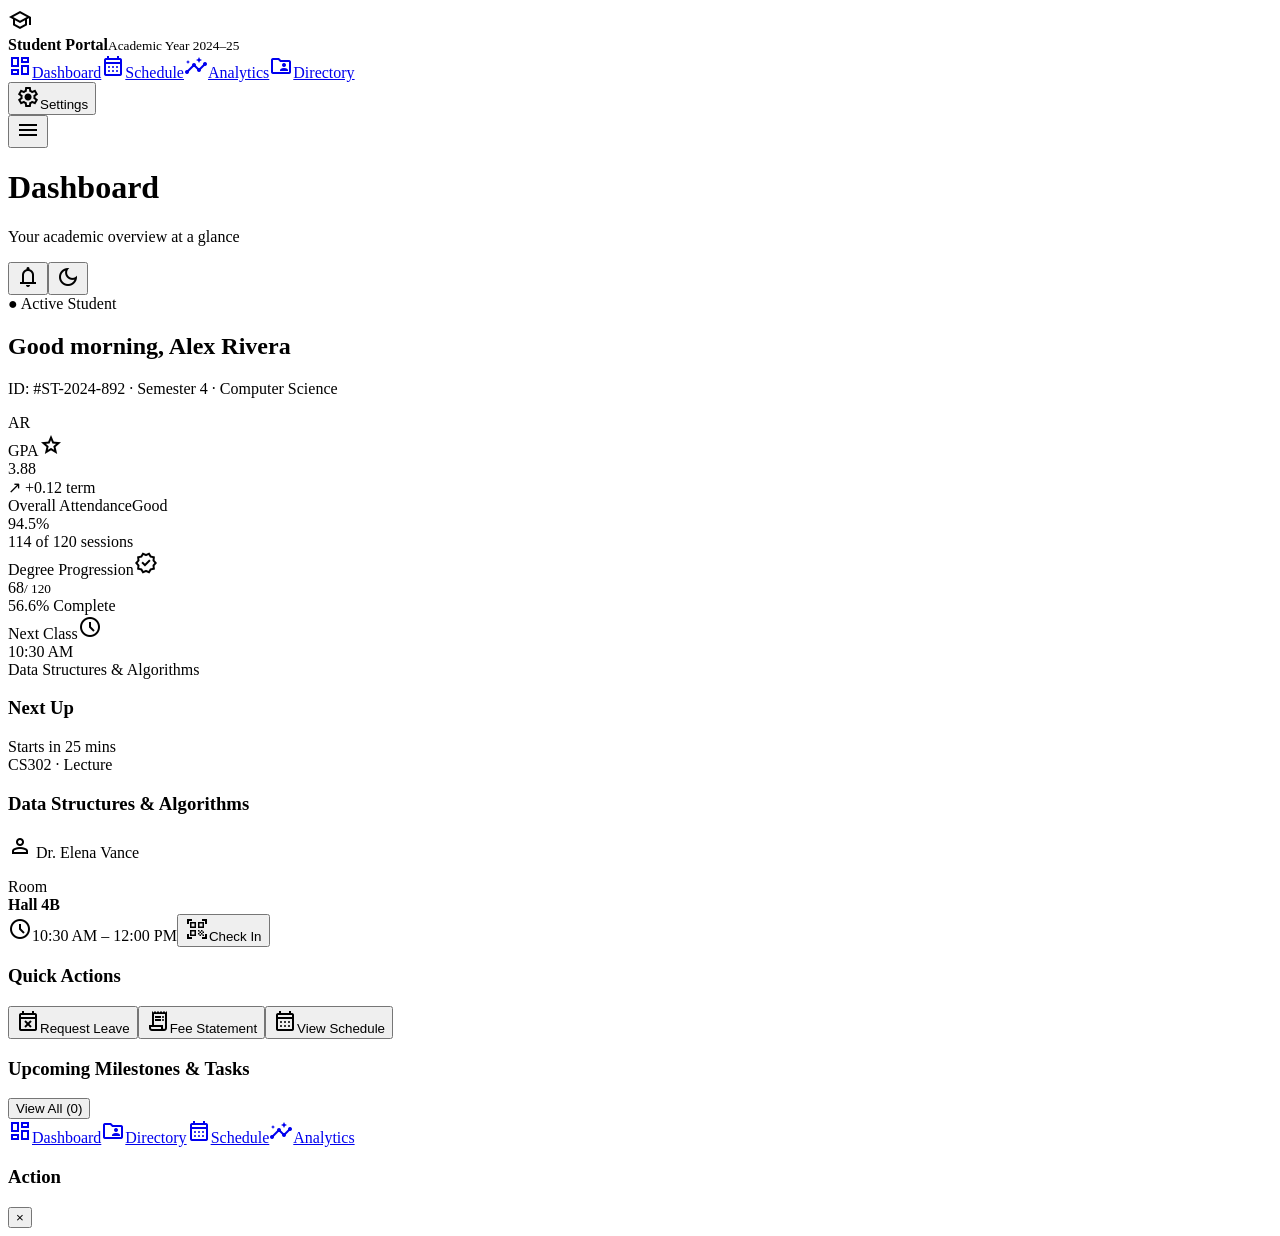
==== student-portal/dashboard/dashboard.html @ 174d89a3 "Add dashboard.html" ====
<!DOCTYPE html><html lang="en"><head><meta charset="UTF-8"><meta name="viewport" content="width=device-width,initial-scale=1.0"><title>Student Portal — Dashboard</title><link rel="preconnect" href="https://fonts.googleapis.com"><link rel="preconnect" href="https://fonts.gstatic.com" crossorigin><link href="https://fonts.googleapis.com/css2?family=Material+Symbols+Outlined:opsz,wght,FILL,GRAD@20..48,400,0,0&family=Plus+Jakarta+Sans:wght@400;500;600;700;800&display=swap" rel="stylesheet"><link rel="stylesheet" href="dashboard.css"></head><body><div class="app"><aside class="sidebar"><div class="brand"><div class="brand-mark"><span class="material-symbols-outlined">school</span></div><div><strong>Student Portal</strong><small>Academic Year 2024–25</small></div></div><nav class="nav"><a class="active" href="dashboard.html"><span class="material-symbols-outlined">dashboard</span>Dashboard</a><a href="../schedule/schedule.html"><span class="material-symbols-outlined">calendar_month</span>Schedule</a><a href="../analytics/analytics.html"><span class="material-symbols-outlined">insights</span>Analytics</a><a href="../directory/directory.html"><span class="material-symbols-outlined">folder_shared</span>Directory</a></nav><button class="settings-link" onclick="openSettings()"><span class="material-symbols-outlined">settings</span>Settings</button></aside><main class="main"><header class="topbar"><button class="icon-btn mobile-menu" onclick="toggleMenu()"><span class="material-symbols-outlined">menu</span></button><div><h1>Dashboard</h1><p>Your academic overview at a glance</p></div><div class="top-actions"><button class="icon-btn" onclick="showNotifications()"><span class="material-symbols-outlined">notifications</span><i class="dot"></i></button><button class="icon-btn" onclick="toggleDark()"><span class="material-symbols-outlined" id="themeIcon">dark_mode</span></button></div></header><div class="content"><section class="hero"><div><span class="eyebrow">● Active Student</span><h2 id="greeting">Good morning, Alex Rivera</h2><p id="studentMeta">ID: #ST-2024-892 · Semester 4 · Computer Science</p></div><div class="avatar" id="avatar">AR</div></section><div class="stats grid"><article class="card stat"><div class="stat-head"><span>GPA</span><span class="material-symbols-outlined">star</span></div><div class="stat-value" id="gpa">3.88</div><div class="pill good" id="gpaChange">↗ +0.12 term</div></article><article class="card stat"><div class="stat-head"><span>Overall Attendance</span><span class="pill good">Good</span></div><div class="stat-value good" id="attendance">94.5%</div><div class="stat-note" id="attendanceSessions">114 of 120 sessions</div><div class="progress"><span id="attendanceBar"></span></div></article><article class="card stat wide"><div class="stat-head"><span>Degree Progression</span><span class="material-symbols-outlined">verified</span></div><div class="stat-value"><span id="credits">68</span><small>/ 120</small></div><div class="stat-note" id="degreePercent">56.6% Complete</div><div class="progress"><span id="degreeBar"></span></div></article><article class="card stat"><div class="stat-head"><span>Next Class</span><span class="material-symbols-outlined">schedule</span></div><div class="next-mini" id="nextMini">10:30 AM</div><div class="stat-note">Data Structures & Algorithms</div></article></div><div class="dashboard-grid grid"><section><div class="section-head"><h3>Next Up</h3><span class="pill blue">Starts in 25 mins</span></div><article class="card next-card"><div class="next-top"><div><span class="course-code">CS302 · Lecture</span><h3>Data Structures & Algorithms</h3><p><span class="material-symbols-outlined">person</span> Dr. Elena Vance</p></div><div class="room">Room<br><b>Hall 4B</b></div></div><div class="next-bottom"><span><span class="material-symbols-outlined">schedule</span>10:30 AM – 12:00 PM</span><button class="btn primary" onclick="checkIn('CS302')"><span class="material-symbols-outlined">qr_code_scanner</span>Check In</button></div></article></section><section><div class="section-head"><h3>Quick Actions</h3></div><div class="quick-grid"><button class="card quick" onclick="openLeave()"><span class="material-symbols-outlined">event_busy</span>Request Leave</button><button class="card quick" onclick="openFee()"><span class="material-symbols-outlined">receipt_long</span>Fee Statement</button><button class="card quick" onclick="location.href='../schedule/schedule.html'"><span class="material-symbols-outlined">calendar_month</span>View Schedule</button></div></section></div><div class="section-head"><h3>Upcoming Milestones & Tasks</h3><button onclick="openTasks()">View All (<span id="taskCount">0</span>)</button></div><div class="task-list" id="tasks"></div></div></main><nav class="mobile-nav"><a class="active" href="dashboard.html"><span class="material-symbols-outlined">dashboard</span>Dashboard</a><a href="../directory/directory.html"><span class="material-symbols-outlined">folder_shared</span>Directory</a><a href="../schedule/schedule.html"><span class="material-symbols-outlined">calendar_month</span>Schedule</a><a href="../analytics/analytics.html"><span class="material-symbols-outlined">insights</span>Analytics</a></nav></div><div class="modal" id="modal"><div class="modal-box"><div class="modal-head"><h3 id="modalTitle">Action</h3><button class="close" onclick="closeModal()">×</button></div><div id="modalBody"></div></div></div><div class="toast" id="toast"></div><script src="dashboard.js"></script></body></html>
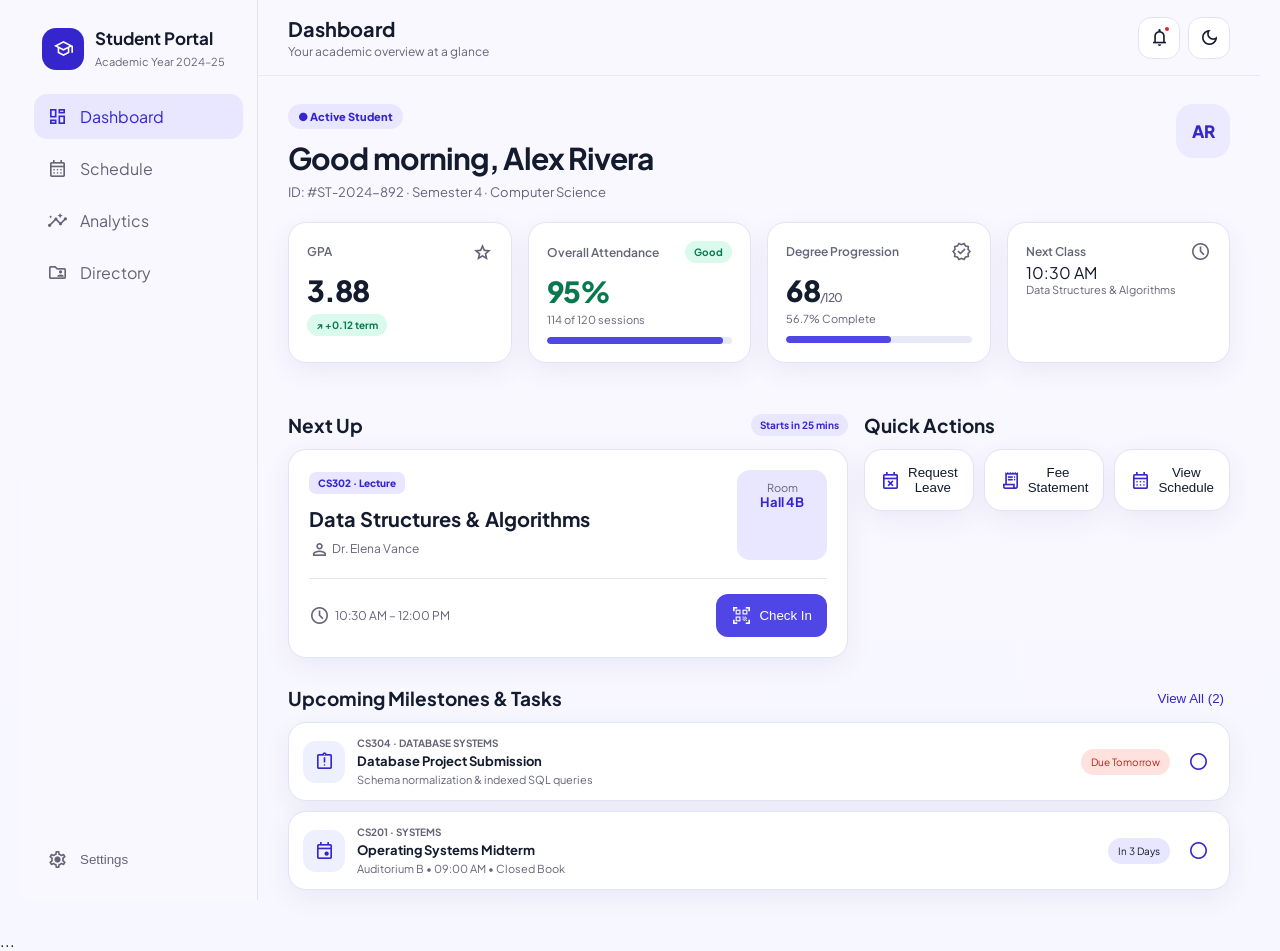
==== commit 6be315f8: "Update dashboard.html" ====
--- a/student-portal/dashboard/dashboard.html
+++ b/student-portal/dashboard/dashboard.html
@@ -1 +1 @@
-<!DOCTYPE html><html lang="en"><head><meta charset="UTF-8"><meta name="viewport" content="width=device-width,initial-scale=1.0"><title>Student Portal — Dashboard</title><link rel="preconnect" href="https://fonts.googleapis.com"><link rel="preconnect" href="https://fonts.gstatic.com" crossorigin><link href="https://fonts.googleapis.com/css2?family=Material+Symbols+Outlined:opsz,wght,FILL,GRAD@20..48,400,0,0&family=Plus+Jakarta+Sans:wght@400;500;600;700;800&display=swap" rel="stylesheet"><link rel="stylesheet" href="dashboard.css"></head><body><div class="app"><aside class="sidebar"><div class="brand"><div class="brand-mark"><span class="material-symbols-outlined">school</span></div><div><strong>Student Portal</strong><small>Academic Year 2024–25</small></div></div><nav class="nav"><a class="active" href="dashboard.html"><span class="material-symbols-outlined">dashboard</span>Dashboard</a><a href="../schedule/schedule.html"><span class="material-symbols-outlined">calendar_month</span>Schedule</a><a href="../analytics/analytics.html"><span class="material-symbols-outlined">insights</span>Analytics</a><a href="../directory/directory.html"><span class="material-symbols-outlined">folder_shared</span>Directory</a></nav><button class="settings-link" onclick="openSettings()"><span class="material-symbols-outlined">settings</span>Settings</button></aside><main class="main"><header class="topbar"><button class="icon-btn mobile-menu" onclick="toggleMenu()"><span class="material-symbols-outlined">menu</span></button><div><h1>Dashboard</h1><p>Your academic overview at a glance</p></div><div class="top-actions"><button class="icon-btn" onclick="showNotifications()"><span class="material-symbols-outlined">notifications</span><i class="dot"></i></button><button class="icon-btn" onclick="toggleDark()"><span class="material-symbols-outlined" id="themeIcon">dark_mode</span></button></div></header><div class="content"><section class="hero"><div><span class="eyebrow">● Active Student</span><h2 id="greeting">Good morning, Alex Rivera</h2><p id="studentMeta">ID: #ST-2024-892 · Semester 4 · Computer Science</p></div><div class="avatar" id="avatar">AR</div></section><div class="stats grid"><article class="card stat"><div class="stat-head"><span>GPA</span><span class="material-symbols-outlined">star</span></div><div class="stat-value" id="gpa">3.88</div><div class="pill good" id="gpaChange">↗ +0.12 term</div></article><article class="card stat"><div class="stat-head"><span>Overall Attendance</span><span class="pill good">Good</span></div><div class="stat-value good" id="attendance">94.5%</div><div class="stat-note" id="attendanceSessions">114 of 120 sessions</div><div class="progress"><span id="attendanceBar"></span></div></article><article class="card stat wide"><div class="stat-head"><span>Degree Progression</span><span class="material-symbols-outlined">verified</span></div><div class="stat-value"><span id="credits">68</span><small>/ 120</small></div><div class="stat-note" id="degreePercent">56.6% Complete</div><div class="progress"><span id="degreeBar"></span></div></article><article class="card stat"><div class="stat-head"><span>Next Class</span><span class="material-symbols-outlined">schedule</span></div><div class="next-mini" id="nextMini">10:30 AM</div><div class="stat-note">Data Structures & Algorithms</div></article></div><div class="dashboard-grid grid"><section><div class="section-head"><h3>Next Up</h3><span class="pill blue">Starts in 25 mins</span></div><article class="card next-card"><div class="next-top"><div><span class="course-code">CS302 · Lecture</span><h3>Data Structures & Algorithms</h3><p><span class="material-symbols-outlined">person</span> Dr. Elena Vance</p></div><div class="room">Room<br><b>Hall 4B</b></div></div><div class="next-bottom"><span><span class="material-symbols-outlined">schedule</span>10:30 AM – 12:00 PM</span><button class="btn primary" onclick="checkIn('CS302')"><span class="material-symbols-outlined">qr_code_scanner</span>Check In</button></div></article></section><section><div class="section-head"><h3>Quick Actions</h3></div><div class="quick-grid"><button class="card quick" onclick="openLeave()"><span class="material-symbols-outlined">event_busy</span>Request Leave</button><button class="card quick" onclick="openFee()"><span class="material-symbols-outlined">receipt_long</span>Fee Statement</button><button class="card quick" onclick="location.href='../schedule/schedule.html'"><span class="material-symbols-outlined">calendar_month</span>View Schedule</button></div></section></div><div class="section-head"><h3>Upcoming Milestones & Tasks</h3><button onclick="openTasks()">View All (<span id="taskCount">0</span>)</button></div><div class="task-list" id="tasks"></div></div></main><nav class="mobile-nav"><a class="active" href="dashboard.html"><span class="material-symbols-outlined">dashboard</span>Dashboard</a><a href="../directory/directory.html"><span class="material-symbols-outlined">folder_shared</span>Directory</a><a href="../schedule/schedule.html"><span class="material-symbols-outlined">calendar_month</span>Schedule</a><a href="../analytics/analytics.html"><span class="material-symbols-outlined">insights</span>Analytics</a></nav></div><div class="modal" id="modal"><div class="modal-box"><div class="modal-head"><h3 id="modalTitle">Action</h3><button class="close" onclick="closeModal()">×</button></div><div id="modalBody"></div></div></div><div class="toast" id="toast"></div><script src="dashboard.js"></script></body></html>+<!DOCTYPE html><html lang="en"><head><meta charset="UTF-8"><meta name="viewport" content="width=device-width,initial-scale=1.0"><title>Student Portal — Dashboard</title><link rel="preconnect" href="https://fonts.googleapis.com"><link rel="preconnect" href="https://fonts.gstatic.com" crossorigin><link href="https://fonts.googleapis.com/css2?family=Material+Symbols+Outlined:opsz,wght,FILL,GRAD@20..48,400,0,0&family=Plus+Jakarta+Sans:wght@400;500;600;700;800&display=swap" rel="stylesheet"><link rel="stylesheet" href="dashboard.css"></head><body><div class="app"><aside class="sidebar"><div class="brand"><div class="brand-mark"><span class="material-symbols-outlined">school</span></div><div><strong>Student Portal</strong><small>Academic Year 2024–25</small></div></div><nav class="nav"><a class="active" href="dashboard.html"><span class="material-symbols-outlined">dashboard</span>Dashboard</a><a href="../schedule/schedule.html"><span class="material-symbols-outlined">calendar_month</span>Schedule</a><a href="../analytics/analytics.html"><span class="material-symbols-outlined">insights</span>Analytics</a><a href="../directory/directory.html"><span class="material-symbols-outlined">folder_shared</span>Directory</a></nav><button class="settings-link" onclick="openSettings()"><span class="material-symbols-outlined">settings</span>Settings</button></aside><main class="main"><header class="topbar"><button class="icon-btn mobile-menu" onclick="toggleMenu()"><span class="material-symbols-outlined">menu</span></button><div><h1>Dashboard</h1><p>Your academic overview at a glance</p></div><div class="top-actions"><button class="icon-btn" onclick="showNotifications()"><span class="material-symbols-outlined">notifications</span><i class="dot"></i></button><button class="icon-btn" onclick="toggleDark()"><span class="material-symbols-outlined" id="themeIcon">dark_mode</span></button></div></header><div class="content"><section class="hero"><div><span class="eyebrow">● Active Student</span><h2 id="greeting">Good morning, Alex Rivera</h2><p id="studentMeta">ID: #ST-2024-892 · Semester 4 · Computer Science</p></div><div class="avatar" id="avatar">AR</div></section><div class="stats grid"><article class="card stat"><div class="stat-head"><span>GPA</span><span class="material-symbols-outlined">star</span></div><div class="stat-value" id="gpa">3.88</div><div class="pill good" id="gpaChange">↗ +0.12 term</div></article><article class="card stat"><div class="stat-head"><span>Overall Attendance</span><span class="pill good">Good</span></div><div class="stat-value good" id="attendance">94.5%</div><div class="stat-note" id="attendanceSessions">114 of 120 sessions</div><div class="progress"><span id="attendanceBar"></span></div></article><article class="card stat wide"><div class="stat-head"><span>Degree Progression</span><span class="material-symbols-outlined">verified</span></div><div class="stat-value"><span id="credits">68</span><small>/ 120</small></div><div class="stat-note" id="degreePercent">56.6% Complete</div><div class="progress"><span id="degreeBar"></span></div></article><article class="card stat"><div class="stat-head"><span>Next Class</span><span class="material-symbols-outlined">schedule</span></div><div class="next-mini" id="nextMini">10:30 AM</div><div class="stat-note">Data Structures & Algorithms</div></article></div><div class="dashboard-grid grid"><section><div class="section-head"><h3>Next Up</h3><span class="pill blue">Starts in 25 mins</span></div><article class="card next-card"><div class="next-top"><div><span class="course-code">CS302 · Lecture</span><h3>Data Structures & Algorithms</h3><p><span class="material-symbols-outlined">person</span> Dr. Elena Vance</p></div><div class="room">Room<br><b>Hall 4B</b></div></div><div class="next-bottom"><span><span class="material-symbols-outlined">schedule</span>10:30 AM – 12:00 PM</span><button class="btn primary" onclick="checkIn('CS302')"><span class="material-symbols-outlined">qr_code_scanner</span>Check In</button></div></article></section><section><div class="section-head"><h3>Quick Actions</h3></div><div class="quick-grid"><button class="card quick" onclick="openLeave()"><span class="material-symbols-outlined">event_busy</span>Request Leave</button><button class="card quick" onclick="openFee()"><span class="material-symbols-outlined">receipt_long</span>Fee Statement</button><button class="card quick" onclick="location.href='../schedule/schedule.html'"><span class="material-symbols-outlined">calendar_month</span>View Schedule</button></div></section></div><div class="section-head"><h3>Upcoming Milestones & Tasks</h3><button onclick="openTasks()">View All (<span id="taskCount">0</span>)</button></div><div class="task-list" id="tasks"></div></div></main><nav class="mobile-nav"><a class="active" href="dashboard.html"><span class="material-symbols-outlined">dashboard</span>Dashboard</a><a href="../directory/directory.html"><span class="material-symbols-outlined">folder_shared</span>Directory</a><a href="../schedule/schedule.html"><span class="material-symbols-outlined">calendar_month</span>Schedule</a><a href="../analytics/analytics.html"><span class="material-symbols-outlined">insights</span>Analytics</a></nav></div><div class="modal" id="modal"><div class="modal-box"><div class="modal-head"><h3 id="modalTitle">Action</h3><button class="close" onclick="closeModal()">×</button></div><div id="modalBody"></div></div></div><div class="toast" id="toast"></div><script src="dashboard.js"></script></body></html>...
--- a/student-portal/dashboard/dashboard.css
+++ b/student-portal/dashboard/dashboard.css
@@ -0,0 +1,2 @@
+:root{--bg:#faf8ff;--surface:#fff;--surface2:#f2f3ff;--text:#131b2e;--muted:#646477;--line:#e1e4f2;--primary:#3525cd;--primary2:#4f46e5;--soft:#e9e7ff;--green:#08784f;--greenSoft:#d9faec;--amber:#a85b00;--amberSoft:#fff0d9;--red:#b42318;--redSoft:#ffe1de;--shadow:0 8px 26px rgba(54,48,150,.07);--radius:18px}*{box-sizing:border-box}html{scroll-behavior:smooth}body{margin:0;background:linear-gradient(180deg,#faf8ff,#f7f7ff);color:var(--text);font-family:'Plus Jakarta Sans',sans-serif}.material-symbols-outlined{font-size:21px;vertical-align:middle}.app{min-height:100vh;max-width:1240px;margin:auto;display:flex}.sidebar{width:238px;position:fixed;left:max(calc((100vw - 1240px)/2),0px);top:0;bottom:0;background:rgba(250,248,255,.96);border-right:1px solid var(--line);padding:22px 14px;z-index:20}.brand{display:flex;gap:11px;align-items:center;padding:5px 8px 24px}.brand-mark{width:42px;height:42px;border-radius:14px;background:var(--primary);color:white;display:grid;place-items:center}.brand strong{display:block;font-size:17px}.brand small{color:var(--muted);font-size:11px}.nav{display:grid;gap:7px}.nav a,.settings-link{border:0;background:transparent;color:var(--muted);display:flex;align-items:center;gap:12px;width:100%;padding:12px 13px;border-radius:13px;font:600 13px inherit;text-decoration:none;cursor:pointer}.nav a:hover,.settings-link:hover{background:var(--surface2);color:var(--primary)}.nav a.active{background:var(--soft);color:var(--primary)}.settings-link{position:absolute;bottom:18px;left:14px;width:calc(100% - 28px)}.main{width:calc(100% - 238px);margin-left:238px;min-width:0}.topbar{height:76px;position:sticky;top:0;z-index:15;background:rgba(250,248,255,.88);backdrop-filter:blur(14px);border-bottom:1px solid rgba(225,228,242,.7);display:flex;align-items:center;justify-content:space-between;padding:0 30px}.topbar h1{font-size:20px;margin:0}.topbar p{margin:3px 0 0;color:var(--muted);font-size:12px}.top-actions{display:flex;gap:8px}.icon-btn{width:42px;height:42px;border:1px solid var(--line);border-radius:13px;background:var(--surface);display:grid;place-items:center;cursor:pointer;color:var(--text);position:relative}.dot{position:absolute;width:8px;height:8px;border-radius:50%;background:#dc2626;right:8px;top:7px;border:2px solid var(--surface)}.mobile-menu{display:none}.content{padding:28px 30px 40px}.hero{display:flex;justify-content:space-between;align-items:flex-start;gap:20px;margin-bottom:22px}.eyebrow{display:inline-flex;align-items:center;gap:7px;padding:6px 10px;background:var(--soft);color:var(--primary);border-radius:999px;font-size:11px;font-weight:800}.hero h2{font-size:30px;margin:10px 0 7px;letter-spacing:-.03em}.hero p{margin:0;color:var(--muted);font-size:13px}.avatar{width:54px;height:54px;border-radius:17px;background:#ebeaff;color:var(--primary);display:grid;place-items:center;font-weight:800;font-size:17px}.card{background:var(--surface);border:1px solid var(--line);border-radius:var(--radius);box-shadow:var(--shadow)}.grid{display:grid;gap:16px}.stats{grid-template-columns:repeat(4,1fr)}.stat{padding:18px}.stat-head{display:flex;justify-content:space-between;align-items:center;color:var(--muted);font-size:12px;font-weight:600}.stat-value{font-size:29px;font-weight:800;margin:10px 0 4px;letter-spacing:-.04em}.stat-value small{font-size:12px;color:var(--muted);font-weight:500}.stat-note{font-size:11px;color:var(--muted)}.pill,.badge{display:inline-flex;align-items:center;border-radius:999px;padding:5px 9px;font-size:10px;font-weight:700}.good{color:var(--green)}.pill.good{background:var(--greenSoft)}.pill.blue{background:var(--soft);color:var(--primary)}.progress{height:7px;background:#e7e9f6;border-radius:99px;overflow:hidden;margin-top:11px}.progress span{display:block;height:100%;background:var(--primary2);border-radius:99px}.dashboard-grid{grid-template-columns:1.4fr .9fr;margin-top:22px}.section-head{display:flex;align-items:center;justify-content:space-between;margin:28px 0 12px}.section-head h3{font-size:19px;margin:0}.section-head button{border:0;background:transparent;color:var(--primary);font:600 12px inherit;cursor:pointer}.next-card{padding:20px}.next-top{display:flex;justify-content:space-between;gap:18px}.course-code{display:inline-block;background:var(--soft);color:var(--primary);padding:5px 9px;border-radius:7px;font-size:10px;font-weight:800}.next-top h3{font-size:20px;margin:12px 0 8px}.next-top p{margin:0;color:var(--muted);font-size:12px}.room{background:var(--soft);border-radius:13px;padding:11px 15px;text-align:center;font-size:11px;color:var(--muted);min-width:90px}.room b{color:var(--primary);font-size:13px}.next-bottom{border-top:1px solid var(--line);margin-top:18px;padding-top:15px;display:flex;justify-content:space-between;align-items:center;color:var(--muted);font-size:12px}.next-bottom>span{display:flex;align-items:center;gap:5px}.btn{border:0;border-radius:12px;padding:11px 15px;display:inline-flex;align-items:center;gap:7px;font:700 12px inherit;cursor:pointer}.btn.primary{background:var(--primary2);color:white}.btn.secondary{background:var(--soft);color:var(--primary)}.btn.ghost{background:var(--surface2);color:var(--text)}.full{width:100%;justify-content:center;margin-top:10px}.quick-grid{display:grid;grid-template-columns:repeat(3,1fr);gap:10px}.quick{padding:15px;display:flex;align-items:center;justify-content:center;gap:7px;color:var(--text);font:600 11px inherit;cursor:pointer}.quick .material-symbols-outlined{color:var(--primary)}.task-list{display:grid;gap:10px}.task{padding:14px;display:grid;grid-template-columns:42px 1fr auto auto;align-items:center;gap:12px}.task-icon{width:42px;height:42px;border-radius:13px;background:#eef0ff;color:var(--primary);display:grid;place-items:center}.task-body small{display:block;color:var(--muted);font-size:10px;font-weight:700}.task-body strong{display:block;font-size:13px;margin:4px 0}.task-body p{margin:0;color:var(--muted);font-size:11px}.due{background:var(--soft);padding:7px 10px;border-radius:999px;font-size:10px}.due.urgent{background:var(--redSoft);color:var(--red)}.task-check{border:0;background:transparent;cursor:pointer;color:var(--primary)}.task.done{opacity:.55}.modal{position:fixed;inset:0;background:rgba(15,23,42,.35);display:none;align-items:center;justify-content:center;padding:20px;z-index:50}.modal.open{display:flex}.modal-box{width:min(520px,100%);background:var(--surface);border-radius:22px;padding:20px;box-shadow:0 25px 70px rgba(0,0,0,.18)}.modal-head{display:flex;justify-content:space-between;align-items:center}.modal-head h3{margin:0}.close{border:0;background:var(--surface2);border-radius:10px;font-size:22px;width:36px;height:36px;cursor:pointer}.form-grid{display:grid;gap:13px;margin-top:16px}.form-grid label{font-size:12px;font-weight:700;color:var(--muted)}.form-grid input,.form-grid textarea,.search,.select{width:100%;margin-top:7px;border:1px solid var(--line);background:var(--surface);color:var(--text);border-radius:12px;padding:11px 12px;font:500 12px inherit;outline:none}.summary-row{display:grid;grid-template-columns:1fr 1fr;gap:12px;margin-top:15px}.mini{background:var(--surface2);border-radius:14px;padding:15px}.mini strong{display:block;font-size:20px}.mini span{font-size:11px;color:var(--muted)}.notification{padding:14px;background:var(--surface2);border-radius:13px;margin-top:10px}.notification p{margin:5px 0 0;color:var(--muted);font-size:11px}.toast{position:fixed;bottom:25px;left:50%;transform:translate(-50%,20px);opacity:0;pointer-events:none;background:#161b2e;color:white;padding:11px 15px;border-radius:12px;font-size:12px;z-index:60;transition:.2s}.toast.show{opacity:1;transform:translate(-50%,0)}.mobile-nav{display:none}.dark{--bg:#0f1324;--surface:#171b30;--surface2:#20253d;--text:#eef0ff;--muted:#a8aec5;--line:#303750;--soft:#29245d}.dark body{background:#0f1324}.dark .sidebar,.dark .topbar{background:rgba(15,19,36,.94)}.dark .icon-btn,.dark .card,.dark .search,.dark .select{background:var(--surface)}@media(max-width:900px){.sidebar{transform:translateX(-100%);transition:.2s}.sidebar.show{transform:none}.main{width:100%;margin-left:0}.mobile-menu{display:grid}.topbar{padding:0 18px}.content{padding:22px 18px 90px}.stats{grid-template-columns:repeat(2,1fr)}.dashboard-grid{grid-template-columns:1fr}.mobile-nav{position:fixed;display:grid;grid-template-columns:repeat(4,1fr);bottom:0;left:0;right:0;background:var(--surface);border-top:1px solid var(--line);z-index:25;padding:8px 4px}.mobile-nav a{display:flex;flex-direction:column;align-items:center;gap:3px;text-decoration:none;color:var(--muted);font-size:9px;font-weight:700;padding:5px}.mobile-nav a.active{color:var(--primary)}.mobile-nav .material-symbols-outlined{font-size:21px}.hero h2{font-size:25px}.task{grid-template-columns:40px 1fr auto}.task-check{grid-column:3}.due{grid-column:2/3;justify-self:start}}
+@media(max-width:560px){.stats{grid-template-columns:1fr 1fr;gap:10px}.stat{padding:14px}.stat-value{font-size:24px}.quick-grid{grid-template-columns:1fr}.task{grid-template-columns:38px 1fr}.task .due{grid-column:2}.task-check{grid-column:2;justify-self:end;grid-row:1}.next-bottom{align-items:flex-start;gap:10px;flex-direction:column}.topbar h1{font-size:16px}.topbar p{font-size:10px}}
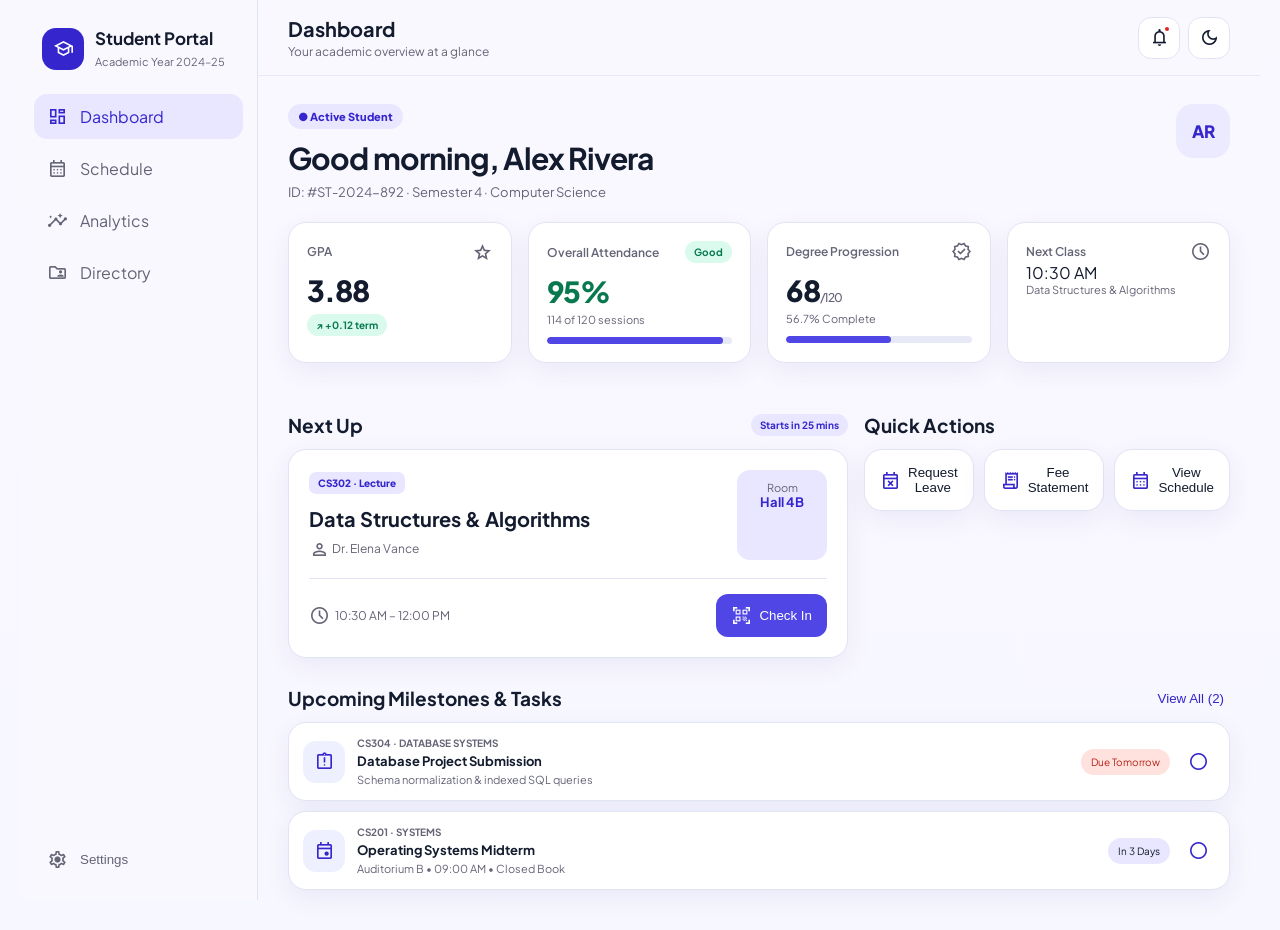
==== commit cd2fcb17: "Update dashboard.html" ====
--- a/student-portal/dashboard/dashboard.html
+++ b/student-portal/dashboard/dashboard.html
@@ -1 +1 @@
-<!DOCTYPE html><html lang="en"><head><meta charset="UTF-8"><meta name="viewport" content="width=device-width,initial-scale=1.0"><title>Student Portal — Dashboard</title><link rel="preconnect" href="https://fonts.googleapis.com"><link rel="preconnect" href="https://fonts.gstatic.com" crossorigin><link href="https://fonts.googleapis.com/css2?family=Material+Symbols+Outlined:opsz,wght,FILL,GRAD@20..48,400,0,0&family=Plus+Jakarta+Sans:wght@400;500;600;700;800&display=swap" rel="stylesheet"><link rel="stylesheet" href="dashboard.css"></head><body><div class="app"><aside class="sidebar"><div class="brand"><div class="brand-mark"><span class="material-symbols-outlined">school</span></div><div><strong>Student Portal</strong><small>Academic Year 2024–25</small></div></div><nav class="nav"><a class="active" href="dashboard.html"><span class="material-symbols-outlined">dashboard</span>Dashboard</a><a href="../schedule/schedule.html"><span class="material-symbols-outlined">calendar_month</span>Schedule</a><a href="../analytics/analytics.html"><span class="material-symbols-outlined">insights</span>Analytics</a><a href="../directory/directory.html"><span class="material-symbols-outlined">folder_shared</span>Directory</a></nav><button class="settings-link" onclick="openSettings()"><span class="material-symbols-outlined">settings</span>Settings</button></aside><main class="main"><header class="topbar"><button class="icon-btn mobile-menu" onclick="toggleMenu()"><span class="material-symbols-outlined">menu</span></button><div><h1>Dashboard</h1><p>Your academic overview at a glance</p></div><div class="top-actions"><button class="icon-btn" onclick="showNotifications()"><span class="material-symbols-outlined">notifications</span><i class="dot"></i></button><button class="icon-btn" onclick="toggleDark()"><span class="material-symbols-outlined" id="themeIcon">dark_mode</span></button></div></header><div class="content"><section class="hero"><div><span class="eyebrow">● Active Student</span><h2 id="greeting">Good morning, Alex Rivera</h2><p id="studentMeta">ID: #ST-2024-892 · Semester 4 · Computer Science</p></div><div class="avatar" id="avatar">AR</div></section><div class="stats grid"><article class="card stat"><div class="stat-head"><span>GPA</span><span class="material-symbols-outlined">star</span></div><div class="stat-value" id="gpa">3.88</div><div class="pill good" id="gpaChange">↗ +0.12 term</div></article><article class="card stat"><div class="stat-head"><span>Overall Attendance</span><span class="pill good">Good</span></div><div class="stat-value good" id="attendance">94.5%</div><div class="stat-note" id="attendanceSessions">114 of 120 sessions</div><div class="progress"><span id="attendanceBar"></span></div></article><article class="card stat wide"><div class="stat-head"><span>Degree Progression</span><span class="material-symbols-outlined">verified</span></div><div class="stat-value"><span id="credits">68</span><small>/ 120</small></div><div class="stat-note" id="degreePercent">56.6% Complete</div><div class="progress"><span id="degreeBar"></span></div></article><article class="card stat"><div class="stat-head"><span>Next Class</span><span class="material-symbols-outlined">schedule</span></div><div class="next-mini" id="nextMini">10:30 AM</div><div class="stat-note">Data Structures & Algorithms</div></article></div><div class="dashboard-grid grid"><section><div class="section-head"><h3>Next Up</h3><span class="pill blue">Starts in 25 mins</span></div><article class="card next-card"><div class="next-top"><div><span class="course-code">CS302 · Lecture</span><h3>Data Structures & Algorithms</h3><p><span class="material-symbols-outlined">person</span> Dr. Elena Vance</p></div><div class="room">Room<br><b>Hall 4B</b></div></div><div class="next-bottom"><span><span class="material-symbols-outlined">schedule</span>10:30 AM – 12:00 PM</span><button class="btn primary" onclick="checkIn('CS302')"><span class="material-symbols-outlined">qr_code_scanner</span>Check In</button></div></article></section><section><div class="section-head"><h3>Quick Actions</h3></div><div class="quick-grid"><button class="card quick" onclick="openLeave()"><span class="material-symbols-outlined">event_busy</span>Request Leave</button><button class="card quick" onclick="openFee()"><span class="material-symbols-outlined">receipt_long</span>Fee Statement</button><button class="card quick" onclick="location.href='../schedule/schedule.html'"><span class="material-symbols-outlined">calendar_month</span>View Schedule</button></div></section></div><div class="section-head"><h3>Upcoming Milestones & Tasks</h3><button onclick="openTasks()">View All (<span id="taskCount">0</span>)</button></div><div class="task-list" id="tasks"></div></div></main><nav class="mobile-nav"><a class="active" href="dashboard.html"><span class="material-symbols-outlined">dashboard</span>Dashboard</a><a href="../directory/directory.html"><span class="material-symbols-outlined">folder_shared</span>Directory</a><a href="../schedule/schedule.html"><span class="material-symbols-outlined">calendar_month</span>Schedule</a><a href="../analytics/analytics.html"><span class="material-symbols-outlined">insights</span>Analytics</a></nav></div><div class="modal" id="modal"><div class="modal-box"><div class="modal-head"><h3 id="modalTitle">Action</h3><button class="close" onclick="closeModal()">×</button></div><div id="modalBody"></div></div></div><div class="toast" id="toast"></div><script src="dashboard.js"></script></body></html>...+<!DOCTYPE html><html lang="en"><head><meta charset="UTF-8"><meta name="viewport" content="width=device-width,initial-scale=1.0"><title>Student Portal — Dashboard</title><link rel="preconnect" href="https://fonts.googleapis.com"><link rel="preconnect" href="https://fonts.gstatic.com" crossorigin><link href="https://fonts.googleapis.com/css2?family=Material+Symbols+Outlined:opsz,wght,FILL,GRAD@20..48,400,0,0&family=Plus+Jakarta+Sans:wght@400;500;600;700;800&display=swap" rel="stylesheet"><link rel="stylesheet" href="dashboard.css"></head><body><div class="app"><aside class="sidebar"><div class="brand"><div class="brand-mark"><span class="material-symbols-outlined">school</span></div><div><strong>Student Portal</strong><small>Academic Year 2024–25</small></div></div><nav class="nav"><a class="active" href="dashboard.html"><span class="material-symbols-outlined">dashboard</span>Dashboard</a><a href="../schedule/schedule.html"><span class="material-symbols-outlined">calendar_month</span>Schedule</a><a href="../analytics/analytics.html"><span class="material-symbols-outlined">insights</span>Analytics</a><a href="../directory/directory.html"><span class="material-symbols-outlined">folder_shared</span>Directory</a></nav><button class="settings-link" onclick="openSettings()"><span class="material-symbols-outlined">settings</span>Settings</button></aside><main class="main"><header class="topbar"><button class="icon-btn mobile-menu" onclick="toggleMenu()"><span class="material-symbols-outlined">menu</span></button><div><h1>Dashboard</h1><p>Your academic overview at a glance</p></div><div class="top-actions"><button class="icon-btn" onclick="showNotifications()"><span class="material-symbols-outlined">notifications</span><i class="dot"></i></button><button class="icon-btn" onclick="toggleDark()"><span class="material-symbols-outlined" id="themeIcon">dark_mode</span></button></div></header><div class="content"><section class="hero"><div><span class="eyebrow">● Active Student</span><h2 id="greeting">Good morning, Alex Rivera</h2><p id="studentMeta">ID: #ST-2024-892 · Semester 4 · Computer Science</p></div><div class="avatar" id="avatar">AR</div></section><div class="stats grid"><article class="card stat"><div class="stat-head"><span>GPA</span><span class="material-symbols-outlined">star</span></div><div class="stat-value" id="gpa">3.88</div><div class="pill good" id="gpaChange">↗ +0.12 term</div></article><article class="card stat"><div class="stat-head"><span>Overall Attendance</span><span class="pill good">Good</span></div><div class="stat-value good" id="attendance">94.5%</div><div class="stat-note" id="attendanceSessions">114 of 120 sessions</div><div class="progress"><span id="attendanceBar"></span></div></article><article class="card stat wide"><div class="stat-head"><span>Degree Progression</span><span class="material-symbols-outlined">verified</span></div><div class="stat-value"><span id="credits">68</span><small>/ 120</small></div><div class="stat-note" id="degreePercent">56.6% Complete</div><div class="progress"><span id="degreeBar"></span></div></article><article class="card stat"><div class="stat-head"><span>Next Class</span><span class="material-symbols-outlined">schedule</span></div><div class="next-mini" id="nextMini">10:30 AM</div><div class="stat-note">Data Structures & Algorithms</div></article></div><div class="dashboard-grid grid"><section><div class="section-head"><h3>Next Up</h3><span class="pill blue">Starts in 25 mins</span></div><article class="card next-card"><div class="next-top"><div><span class="course-code">CS302 · Lecture</span><h3>Data Structures & Algorithms</h3><p><span class="material-symbols-outlined">person</span> Dr. Elena Vance</p></div><div class="room">Room<br><b>Hall 4B</b></div></div><div class="next-bottom"><span><span class="material-symbols-outlined">schedule</span>10:30 AM – 12:00 PM</span><button class="btn primary" onclick="checkIn('CS302')"><span class="material-symbols-outlined">qr_code_scanner</span>Check In</button></div></article></section><section><div class="section-head"><h3>Quick Actions</h3></div><div class="quick-grid"><button class="card quick" onclick="openLeave()"><span class="material-symbols-outlined">event_busy</span>Request Leave</button><button class="card quick" onclick="openFee()"><span class="material-symbols-outlined">receipt_long</span>Fee Statement</button><button class="card quick" onclick="location.href='../schedule/schedule.html'"><span class="material-symbols-outlined">calendar_month</span>View Schedule</button></div></section></div><div class="section-head"><h3>Upcoming Milestones & Tasks</h3><button onclick="openTasks()">View All (<span id="taskCount">0</span>)</button></div><div class="task-list" id="tasks"></div></div></main><nav class="mobile-nav"><a class="active" href="dashboard.html"><span class="material-symbols-outlined">dashboard</span>Dashboard</a><a href="../directory/directory.html"><span class="material-symbols-outlined">folder_shared</span>Directory</a><a href="../schedule/schedule.html"><span class="material-symbols-outlined">calendar_month</span>Schedule</a><a href="../analytics/analytics.html"><span class="material-symbols-outlined">insights</span>Analytics</a></nav></div><div class="modal" id="modal"><div class="modal-box"><div class="modal-head"><h3 id="modalTitle">Action</h3><button class="close" onclick="closeModal()">×</button></div><div id="modalBody"></div></div></div><div class="toast" id="toast"></div><script src="dashboard.js"></script></body></html>
